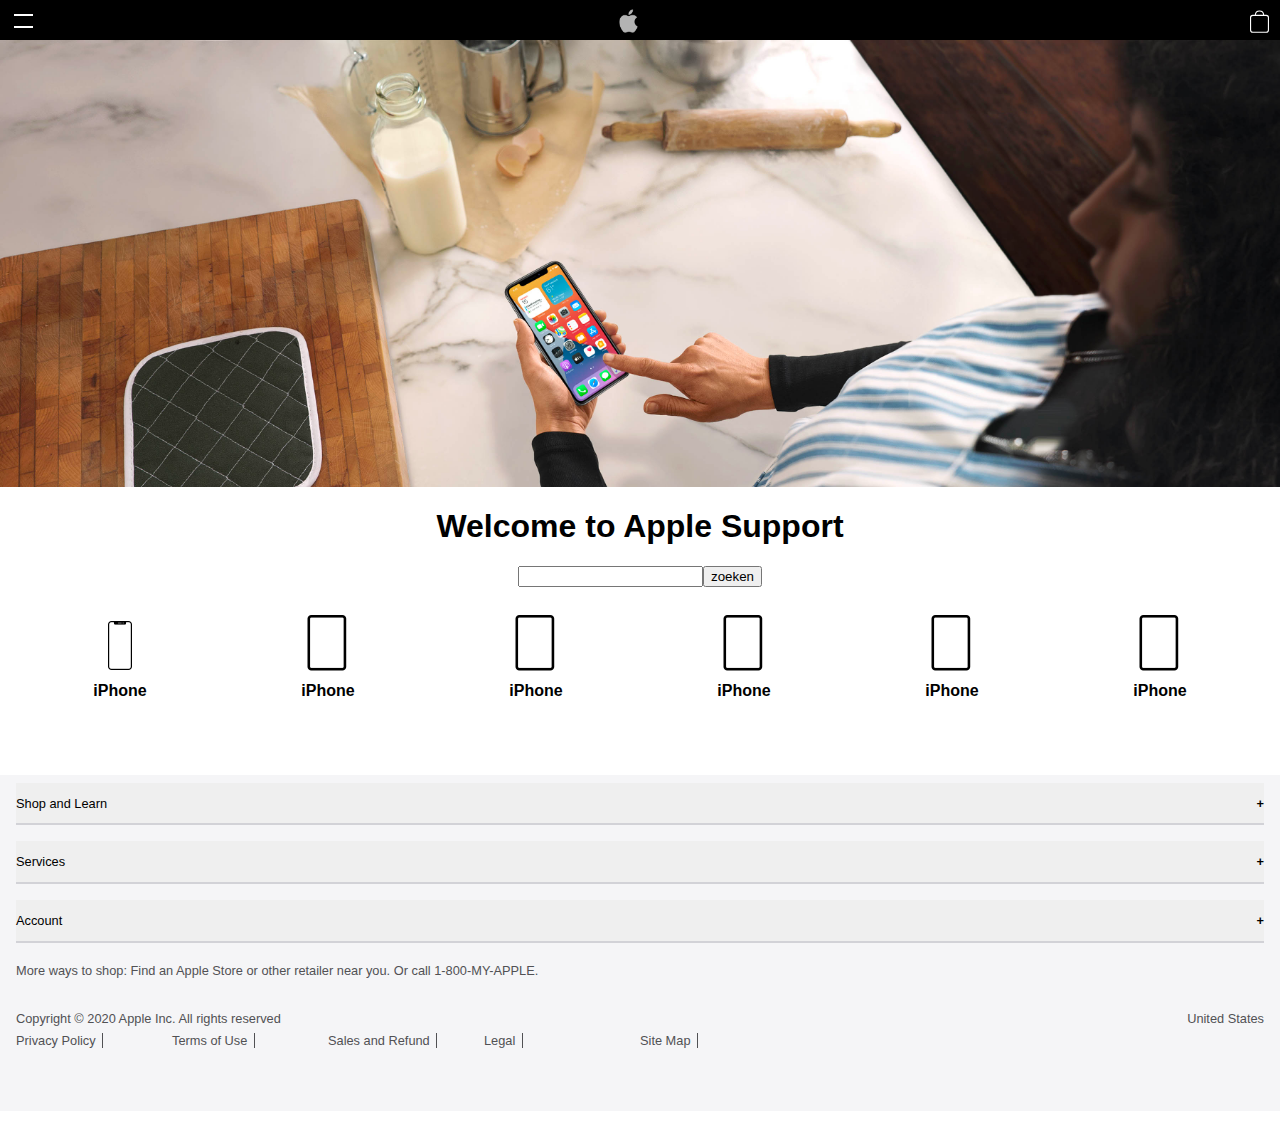
==== support.html @ cb9c0e3e "Add files via upload" ====
<!doctype html>
<html lang="en">
<head>
	<meta charset="UTF-8">
	<meta name="author" content="Fabian Vis">
	<meta name="viewport" content="width=device-width, initial-scale=1">
	<title>Apple</title>
	<link href="styles/stylesupport.css" rel="stylesheet">
</head>
<body>
	<header>
		<ul>
			<li>
				<button id="hamburgermenu" aria-label="menu">
					<div id="burger1" class="burger1"></div>
					<div id="burger2" class="burger2"></div>
				</button>
			</li>
			<li>
				<img src="images/applelogo.png" alt="naar home"> <!-- apple logo link?-->
			</li>
			<li>
				<img src="images/cart.svg" alt="naar winkelwagen">
			</li>
		</ul>
		 <nav id="schuifmenu" class="klapmenuweg">
			 <form>
					<input type="search" aria-label="zoeken"><button type="submit">zoeken</button>
			 </form>
			 <ul>
				 <li>menu1</li>
				 <li>menu1</li>
				 <li>menu1</li>
				 <li>menu1</li>
			 </ul>
		</nav>
	</header>
	<main>
		<section>
				<img src="images/supportheader.jpg" alt="foto van de support pagina">
		</section>
		<section>
			<h1>Welcome to Apple Support</h1>
			<form>
				 <input type="search" aria-label="zoeken"><button type="submit">zoeken</button>
			</form>
		</section>
		<section>
			<ul>
				<li>
					<img src="images/iphonelogo.png" alt="">
					<h1>iPhone</h1>
				</li>
				<li>
					<img src="images/ipadicon.png" alt="foto van de support pagina">
					<h1>iPhone</h1>
				</li>
				<li>
					<img src="images/ipadicon.png" alt="foto van de support pagina">
					<h1>iPhone</h1>
				</li>
				<li>
					<img src="images/ipadicon.png" alt="foto van de support pagina">
					<h1>iPhone</h1>
				</li>
				<li>
					<img src="images/ipadicon.png" alt="foto van de support pagina">
					<h1>iPhone</h1>
				</li>
				<li>
					<img src="images/ipadicon.png" alt="foto van de support pagina">
					<h1>iPhone</h1>
				</li>
			</ul>
		</section>

</main>
<footer>
	<ul>
		<li>
		<button type="button" class="collapsible">Shop and Learn</button>
			<div class="content">
  			<a href="page1">Mac</a>
				<a href="page1">iPad</a>
				<a href="page1">iPhone11</a>
				<a href="page1">Watch</a>
				<a href="page1">TV</a>
				<a href="page1">Music</a>
				<a href="page1">AirPods</a>
				<a href="page1">HomePod</a>
				<a href="page1">iPod touch</a>
				<a href="page1">Accessories</a>
				<a href="page1">Gift Cards</a>
			</div>
		</li>
		<li>
		<button type="button" class="collapsible">Services</button>
			<div class="content">
				<a href="page1">Apple Music</a>
				<a href="page1">Apple News+</a>
				<a href="page1">Apple TV+</a>
				<a href="page1">Apple Arcade</a>
				<a href="page1">Apple Books</a>
				<a href="page1">Apple Card</a>
				<a href="page1">iCloud</a>
			</div>
		</li>
		<li>
		<button type="button" class="collapsible">Account</button>
			<div class="content">
				<a href="page1">Manage Your Apple ID</a>
				<a href="page1">Apple Store Account</a>
				<a href="page1">iCloud.com</a>
			</div>
		</li>
		<div class="wrapper2">
		  <div class="one"><p>More ways to shop: Find an Apple Store or other retailer near you. Or call 1-800-MY-APPLE.</p></div>
		  <div class="two"><p>United States</p></div>
		  <div class="three"><p>Copyright © 2020 Apple Inc. All rights reserved</p></div>
		  <div class="four"><a href="page1">Privacy Policy</a></div>
		  <div class="five"><a href="page1">Terms of Use</a></div>
		  <div class="six"><a href="page1">Sales and Refund</a></div>
			<div class="seven"><a href="page1">Legal</a></div>
			<div class="eight"><a href="page1">Site Map</a></div>
		</div>
	</ul>

</footer>
<script src="scripts/script.js"></script>
</body>

</html>
---- styles/stylesupport.css ----
/* CSS Document */
*, *::after, *::before {
  box-sizing:border-box;
  font-family: "SF Pro Display","SF Pro Icons","Helvetica Neue","Helvetica","Arial",sans-serif;
}
body {

  margin: 0 auto;
}
header {
  position: sticky;
  background-color: black;
  top: 0;
  left: 0;
  right: 0;
  height: 2.5em;
  margin: 0;
  z-index: 100;
}

header ul:first-of-type {
  display: flex;
  flex-wrap: nowrap;
  justify-content: space-between;
  align-items: center;
  position: absolute;
  left: 0;
  right: 0;
  top: -0.5em;
}

header ul li:first-of-type {
  margin-left: -2em;
}

header ul li:nth-of-type(2){
  color: white;
  list-style-type: none;
}

header ul li:nth-of-type(3){
  color: white;
  list-style-type: none;
  margin: 0 0.7em 0em 0em;
}

header ul li {
  color: white;
  list-style-type: none;
}

header ul li:first-of-type img {
  width: 2.5em;
  border-radius: 50%;
}

header ul li:nth-of-type(2) img {
  width: 1.2em;
}

header ul li:nth-of-type(3) img {
  width: 1.2em;
}



/* hamburger menu met transform naar kruis */

#hamburgermenu {
  z-index: 50;
  height: 0.3em;
  width: 1.7em;
  position: absolute;
  background: transparent;
  border: none;
  outline: none;
}

/* eerste streep van hamburger menu positioneren */

.burger1 {
  top: -0.7em;
  position: absolute;
  background-color: white;
  height: 0.15em;
  width: 1.4em;
  transition: 0.5s;

}
/* kruis class die door javascript wordt aangeroepen */
.burger1kruis {
transform: rotate(-50deg); /* rotate om het kruisje te vormen */
position: absolute;
background-color: white;
height: 0.15em;
width: 1.4em;
transition: 0.5s; /* zodat het niet instant is, Lelijk */
top: -0.3em;

}
/* tweede streep van hamburger menu positioneren */
.burger2 {
  top: 0.2em;
  position: absolute;
  background-color: white;
  height: 0.15em;
  width: 1.4em;
  transition: 0.5s;
}
/* kruis class die door javascript wordt aangeroepen */
.burger2kruis {
  transform: rotate(50deg);
  position: absolute;
  background-color: white;
  height: 0.15em;
  width: 1.4em;
  transition: 0.5s;
  top: -0.3em;
}
/* klapmenu aanmaken */
.klapmenuweg {
  position: fixed;
  z-index: -1;
  width: 100%;
  top: 0;
  right: 0;
  left: 0;
  bottom: 0;
  background-color: #00000010;
  transition: .2s;
  transform: translateY(-100%);
}

.klapmenuzien {
  transition: .2s;
  background-color: #000000;
  transform: translateY(2.5em);
}

/* hier alle sections */
main section:first-of-type img{
  width: 100%;
  height: auto;
  display: block;
  margin: 0 auto;
}
main section:nth-of-type(2)  {
  display: flex;
  flex-direction: column;
  align-items: center;
}
/* icon sections */
main section:nth-of-type(3) ul {
  list-style:none;
  margin:0; padding:0 2em 2em;
  display:grid;
  grid-gap:2em;
  grid-template-columns: repeat( 2, minmax(7em, 1fr) );
}

main section:nth-of-type(3) li {
  padding: 1em;
  position:relative;
  display:flex;
  flex-direction:column;
  justify-content:flex-end;
  align-items: center;
}
main section:nth-of-type(3) img {
  display:block;
  width:4.250em;
  height:auto;
}
main section:nth-of-type(3) h1 {
  font-size: 1em;
}
 footer{
 margin: 0 auto;
}

footer ul {
  background-color: #f5f5f7;
  padding-right: 1em;
  padding-left: 1em;
  display: flex;
  flex-direction: column;
}

footer li {
  margin: 0;
  list-style-type: none;
  padding-top: 0.5em;
  padding-bottom: 0.5em;
}

footer p {
  font-size: 0.8em;
}
.collapsible {
  color: black;
  cursor: pointer;
  padding: 1em 0 1em 0;
  width: 100%;
  border: none;
  text-align: left;
  outline: none;
  font-size: 0.8em;
  border-bottom: 1px solid #d2d2d7;
}

.collapsible:after {
  content: '\002B';
  color: black;
  font-weight: bold;
  float: right;
  margin-left: 5px;
}

.active:after {
  content: '\2715';
}

.content {
  padding: 0 0.5em;
  max-height: 0;
  overflow: hidden;
  transition: max-height 0.3s ease-out;
  border-bottom: 1px solid #d2d2d7;
}
.content a {
  display: block;
  font-size: 0.75em;
  text-decoration: none;
  color:#515154;
  padding: 0.5em 0 0.5em 0;
}

.wrapper2 {
  display: grid;
  grid-template-columns: repeat(8, 1fr);
  grid-template-rows: 3em 2em 2em 1.5em 1.5em;
}
.wrapper2 p {
  color:#515154;
}
.wrapper2 a {
  color:#515154;
  text-decoration: none;
  font-size: 0.8em;
  border-right: 1px solid #515154;
  padding-right: 0.5em;

}
.one {
  grid-column: 1 / 9;
  grid-row: 1;
}
.two {
  grid-column: 1 / 9;
  grid-row: 2;
}
.three {
  grid-column: 1 / 9;
  grid-row: 3;
}
.four {
  grid-column:1 / 4 ;
  grid-row: 4;
}
.five {
  grid-column: 3 / 5;
  grid-row: 4;
}
.six {
  grid-column: 5 / 8;
  grid-row: 4;
}
.seven {
  grid-row: 5;
  grid-column: 1 / 3;

}
.eight {
  grid-row: 5;
  grid-column: 3 / 5;
}

@media screen and (min-width: 736px) {
  main section:nth-of-type(3) ul {
    grid-template-columns: repeat( 3, minmax(7em, 1fr) );
  }
  .wrapper {
    margin: 1em;
  }
  .column1 {
    flex: 1;
    margin-right: 1em;
  }
  .column2 {
    flex: 1;
    margin-right: 1em;
  }
  .airpods {
    height: 0.8em;
  }
  .fotos img:first-of-type{
    display: none;
  }

  .fotos img:nth-of-type(2){

    display: block;
  }
  .one {
    grid-column: 1 / 9;
    grid-row: 1;
  }
  .two {
    grid-column: 8 / 9;
    grid-row: 2;
    text-align: right;
  }
  .three {
    grid-column: 1 / 8;
    grid-row: 2;
  }
  .four {
    grid-column:1 / 2 ;
    grid-row: 3;
  }
  .five {
    grid-column: 2 / 3;
    grid-row: 3;
  }
  .six {
    grid-column: 3 / 4;
    grid-row: 3;
  }
  .seven {
    grid-row: 3;
    grid-column: 4 / 5;

  }
  .eight {
    grid-row: 3;
    grid-column: 5 / 6;
  }
}
@media screen and (min-width: 1068px) {
  main section:nth-of-type(3) ul {
    grid-template-columns: repeat( 6, minmax(7em, 1fr) );
  }
}
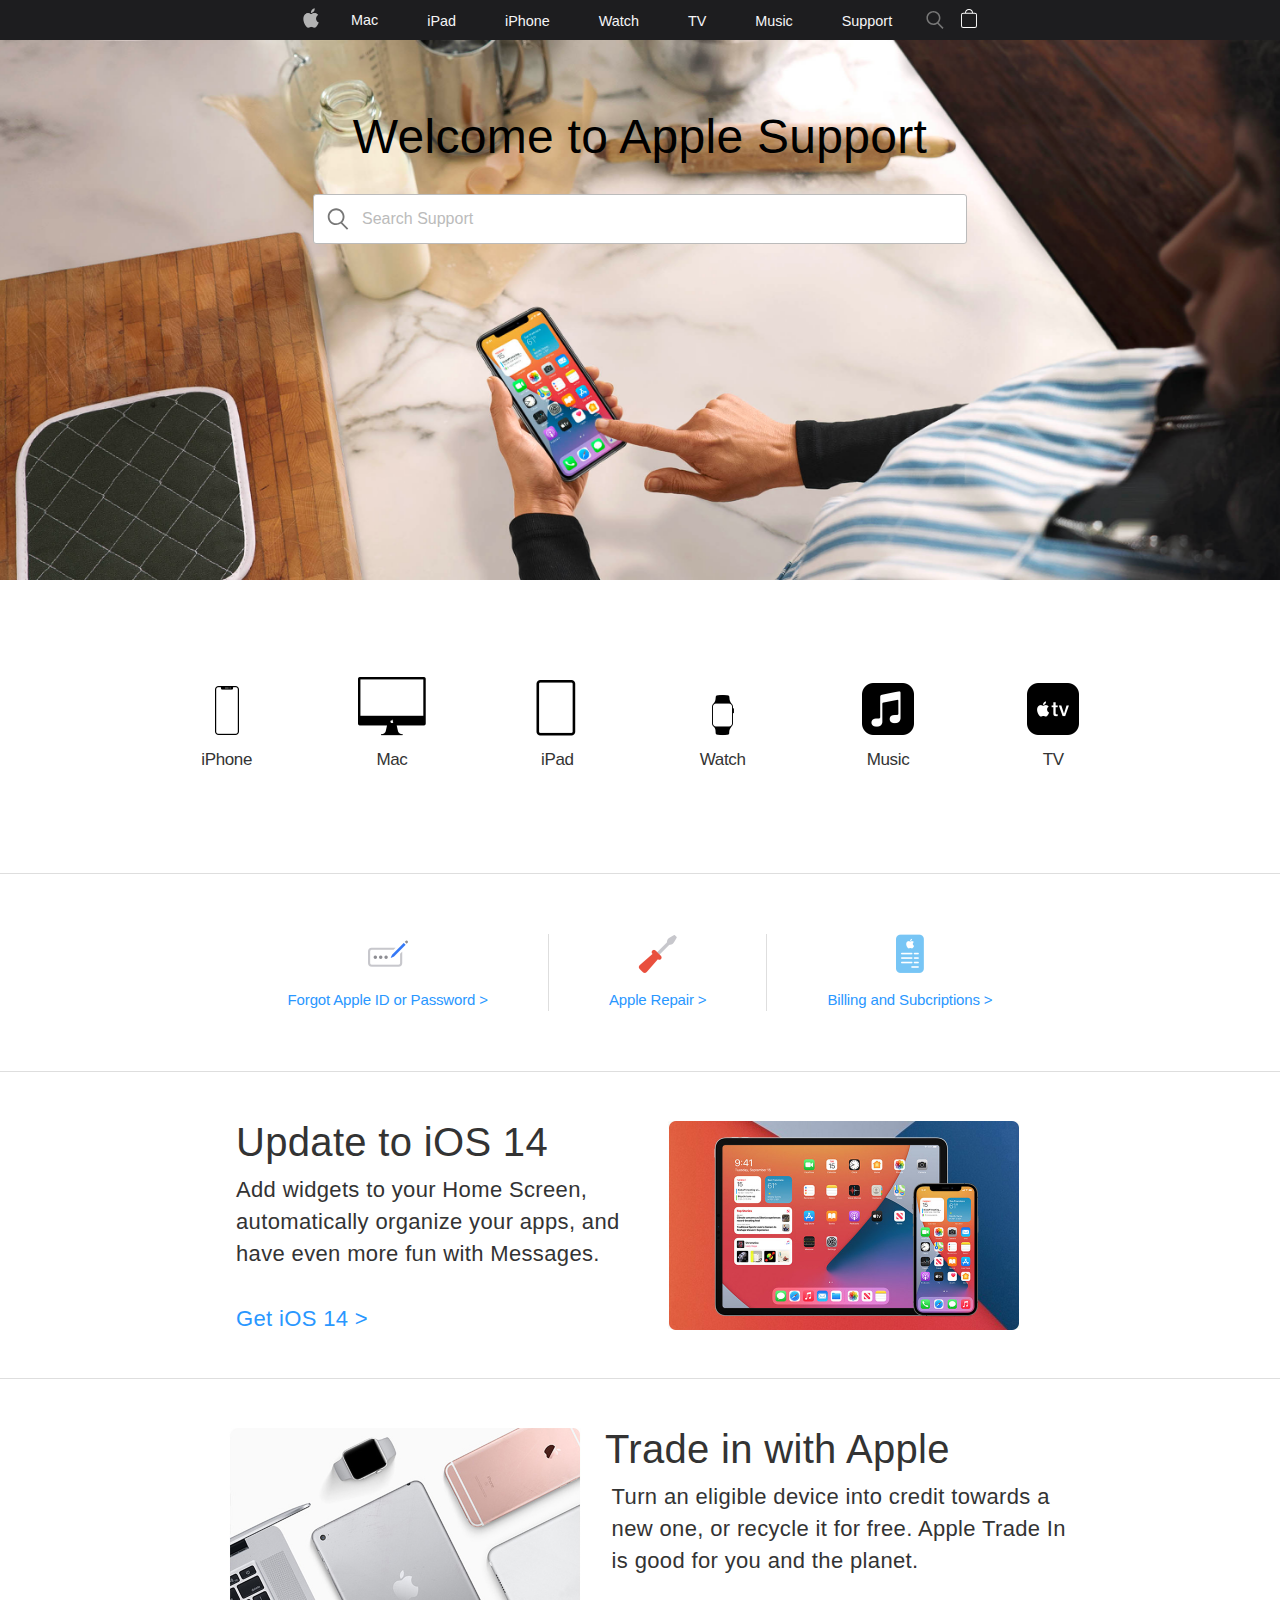
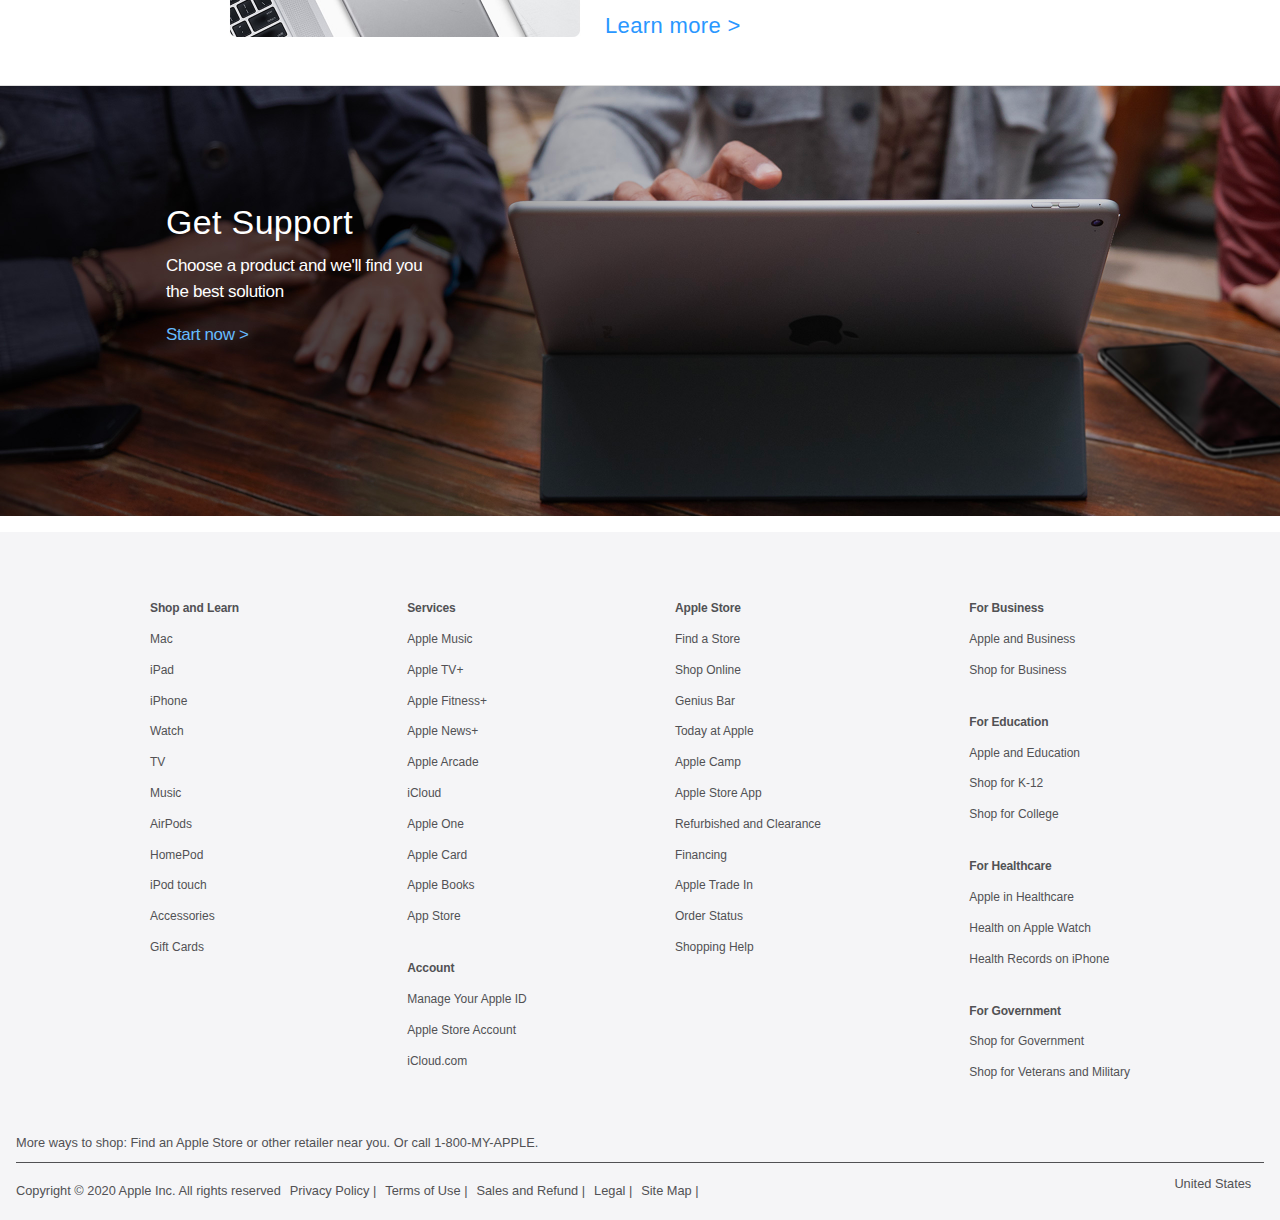
==== commit 0d821c90: "Add files via upload" ====
--- a/support.html
+++ b/support.html
@@ -1,82 +1,430 @@
 <!doctype html>
 <html lang="en">
 <head>
+
 	<meta charset="UTF-8">
 	<meta name="author" content="Fabian Vis">
 	<meta name="viewport" content="width=device-width, initial-scale=1">
 	<title>Apple</title>
 	<link href="styles/stylesupport.css" rel="stylesheet">
+
 </head>
+
 <body>
-	<header>
+
+<header>
+	<!-- Navigatiebalk-->
+  <a href="index.html">
+  	<img src="images/applelogo.png" alt="naar home">
+  </a>
+
+  <nav>
+
+		<button aria-label="menu">
+
+			<div id="burger1" class="burger1"></div>
+			<div id="burger2" class="burger2"></div>
+
+		</button>
 		<ul>
-			<li>
-				<button id="hamburgermenu" aria-label="menu">
-					<div id="burger1" class="burger1"></div>
-					<div id="burger2" class="burger2"></div>
-				</button>
-			</li>
-			<li>
-				<img src="images/applelogo.png" alt="naar home"> <!-- apple logo link?-->
-			</li>
-			<li>
-				<img src="images/cart.svg" alt="naar winkelwagen">
-			</li>
-		</ul>
-		 <nav id="schuifmenu" class="klapmenuweg">
-			 <form>
-					<input type="search" aria-label="zoeken"><button type="submit">zoeken</button>
-			 </form>
-			 <ul>
-				 <li>menu1</li>
-				 <li>menu1</li>
-				 <li>menu1</li>
-				 <li>menu1</li>
-			 </ul>
-		</nav>
-	</header>
+
+			<li>
+				<a href="#">
+					<form>
+						 <input type="search" placeholder="Search apple.com">
+					</form>
+				</a>
+			</li>
+
+    	<li>
+				<a href="#">Mac</a>
+			</li>
+
+      <li>
+				<a href="#">iPad</a>
+			</li>
+
+      <li>
+				<a href="#">iPhone</a>
+			</li>
+
+      <li>
+				<a href="#">Watch</a>
+			</li>
+
+      <li>
+				<a href="#">TV</a>
+			</li>
+
+      <li>
+				<a href="#">Music</a>
+			</li>
+
+			<li>
+				<a href="support.html">Support</a>
+			</li>
+
+    </ul>
+
+  </nav>
+
+		<a href="#">
+			<img src="images/searchicon.svg" alt="naar zoeken">
+		</a>
+
+		<a href="#">
+	  	<img src="images/cart.svg" alt="naar winkelwagen">
+	  </a>
+
+ </header>
+
 	<main>
-		<section>
-				<img src="images/supportheader.jpg" alt="foto van de support pagina">
-		</section>
-		<section>
+		<!-- Grote headerfoto section  -->
+		<section class="headerfoto">
+		<!-- Wordt alleen weergegeven bij schermen groter dan 735px-->
+		<div class="inputbar">
 			<h1>Welcome to Apple Support</h1>
 			<form>
-				 <input type="search" aria-label="zoeken"><button type="submit">zoeken</button>
+				 <input type="search" placeholder="Search Support">
 			</form>
-		</section>
+
+		</div>
+
+		</section>
+
 		<section>
+			<!-- Wordt alleen weergegeven bij schermen kleiner dan 735px-->
+			<h1>Welcome to Apple Support</h1>
+			<form>
+				 <input type="search" placeholder="Search Support">
+			</form>
+
+		</section>
+
+		<section>
+			<!-- Apple producten icon section-->
 			<ul>
-				<li>
-					<img src="images/iphonelogo.png" alt="">
-					<h1>iPhone</h1>
-				</li>
-				<li>
-					<img src="images/ipadicon.png" alt="foto van de support pagina">
-					<h1>iPhone</h1>
-				</li>
-				<li>
-					<img src="images/ipadicon.png" alt="foto van de support pagina">
-					<h1>iPhone</h1>
-				</li>
-				<li>
-					<img src="images/ipadicon.png" alt="foto van de support pagina">
-					<h1>iPhone</h1>
-				</li>
-				<li>
-					<img src="images/ipadicon.png" alt="foto van de support pagina">
-					<h1>iPhone</h1>
-				</li>
-				<li>
-					<img src="images/ipadicon.png" alt="foto van de support pagina">
-					<h1>iPhone</h1>
-				</li>
+
+				<li>
+					<img src="images/iphonelogo.png" alt="icon van een iphone">
+					<h1><a href="#">iPhone</a></h1>
+				</li>
+
+				<li>
+					<img src="images/maclogo.png" alt="icon van een mac">
+					<h1><a href="#">Mac</a></h1>
+				</li>
+
+				<li>
+					<img src="images/ipadicon.png" alt="icon van een ipad">
+					<h1><a href="#">iPad</a></h1>
+				</li>
+
+				<li>
+					<img src="images/watchicon.png" alt="icon van een apple watch">
+					<h1><a href="#">Watch</a></h1>
+				</li>
+
+				<li>
+					<img src="images/musicicon.png" alt="icon van apple music">
+					<h1><a href="#">Music</a></h1>
+				</li>
+
+				<li>
+					<img src="images/tvicon.png" alt="icon van apple tv">
+					<h1><a href="#">TV</a></h1>
+				</li>
+
 			</ul>
-		</section>
+
+		</section>
+
+		<section>
+			<!-- Support section-->
+				<section id="helpsections">
+					<img src="images/forgoticon.png" alt="icon van 3 puntjes met een pen"/>
+					<a href="#">Forgot Apple ID or Password ></a>
+				</section>
+
+				<section id="helpsections">
+					<img src="images/repairicon.png" alt="icon van een schroevendraaier"/>
+					<a href="#">Apple Repair ></a>
+				</section>
+
+				<section id="helpsections">
+					<img src="images/billingicon.png" alt="icon van een rekening"/>
+					<a href="#">Billing and Subcriptions ></a>
+				</section>
+
+		</section>
+
+		<section>
+			<!-- Update section-->
+			<div class="featuredrechts">
+				<img src="images/featured.jpg" alt="foto van ios14 homescherm"/>
+			</div>
+
+			<div class="featuredlinks">
+				<h1>Update to iOS 14 </h1>
+				<p>Add widgets to your Home Screen, automatically organize your apps, and have even more fun with Messages.</p>
+				<a href="#">Get iOS 14 ></a>
+			</div>
+
+		</section>
+
+		<section>
+			<!-- trade-in section-->
+			<div class="featuredrechts2">
+				<img src="images/featured2.jpg" alt="foto van apple producten"/>
+			</div>
+
+			<div class="featuredlinks2">
+				<h1>Trade in with Apple </h1>
+				<p>Turn an eligible device into credit towards a new one, or recycle it for free. Apple Trade In is good for you and the planet.</p>
+				<a href="#">Learn more ></a>
+			</div>
+
+		</section>
+
+		<section class="supportfoto">
+			<!-- get support section-->
+			<div class="supporttekst">
+				<h1>Get Support</h1>
+				<p>Choose a product and we'll find you the best solution</p>
+				<a href="#">Start now ></a>
+			</div>
+
+		</section>
+
+			<div class="supporttekst2">
+				<h1>Get Support</h1>
+				<p>Choose a product and we'll find you the best solution</p>
+				<a href="#">Start now ></a>
+			</div>
 
 </main>
+
 <footer>
-	<ul>
+
+	<div class="footerpc">
+		<ul>
+
+			<li>
+				<p>Shop and Learn</p>
+			</li>
+
+			<li>
+				<a href="page1">Mac</a>
+			</li>
+
+			<li>
+				<a href="page1">iPad</a>
+			</li>
+
+			<li>
+				<a href="page1">iPhone</a>
+			</li>
+
+			<li>
+				<a href="page1">Watch</a>
+			</li>
+
+			<li>
+				<a href="page1">TV</a>
+			</li>
+
+			<li>
+				<a href="page1">Music</a>
+			</li>
+
+			<li>
+				<a href="page1">AirPods</a>
+			</li>
+
+			<li>
+				<a href="page1">HomePod</a>
+			</li>
+
+			<li>
+				<a href="page1">iPod touch</a>
+			</li>
+			<li>
+				<a href="page1">Accessories</a>
+			</li>
+
+			<li>
+				<a href="page1">Gift Cards</a>
+			</li>
+
+		</ul>
+
+		<ul>
+
+			<li>
+				<p>Services</p>
+			</li>
+
+			<li>
+				<a href="page1">Apple Music</a>
+			</li>
+
+			<li>
+				<a href="page1">Apple TV+</a>
+			</li>
+
+			<li>
+				<a href="page1">Apple Fitness+</a>
+			</li>
+
+			<li>
+				<a href="page1">Apple News+</a>
+			</li>
+
+			<li>
+				<a href="page1">Apple Arcade</a>
+			</li>
+
+			<li>
+				<a href="page1">iCloud</a>
+			</li>
+
+			<li>
+				<a href="page1">Apple One</a>
+			</li>
+
+			<li>
+				<a href="page1">Apple Card</a>
+			</li>
+
+			<li>
+				<a href="page1">Apple Books</a>
+			</li>
+
+			<li>
+				<a href="page1">App Store</a>
+			</li>
+
+			<li>
+				<p>Account</p>
+			</li>
+
+			<li>
+				<a href="page1">Manage Your Apple ID</a>
+			</li>
+
+			<li>
+				<a href="page1">Apple Store Account</a>
+			</li>
+
+			<li>
+				<a href="page1">iCloud.com</a>
+			</li>
+
+		</ul>
+
+		<ul>
+
+			<li>
+				<p>Apple Store</p>
+			</li>
+			<li>
+				<a href="page1">Find a Store</a>
+			</li>
+			<li>
+				<a href="page1">Shop Online</a>
+			</li>
+			<li>
+				<a href="page1">Genius Bar</a>
+			</li>
+			<li>
+				<a href="page1">Today at Apple</a>
+			</li>
+			<li>
+				<a href="page1">Apple Camp</a>
+			</li>
+			<li>
+				<a href="page1">Apple Store App</a>
+			</li>
+			<li>
+				<a href="page1">Refurbished and Clearance</a>
+			</li>
+			<li>
+				<a href="page1">Financing</a>
+			</li>
+			<li>
+				<a href="page1">Apple Trade In</a>
+			</li>
+			<li>
+				<a href="page1">Order Status</a>
+			</li>
+			<li>
+				<a href="page1">Shopping Help</a>
+			</li>
+
+		</ul>
+
+		<ul>
+
+			<li>
+				<p>For Business</p>
+			</li>
+
+			<li>
+				<a href="page1">Apple and Business</a>
+			</li>
+
+			<li>
+				<a href="page1">Shop for Business</a>
+			</li>
+
+			<li>
+				<p>For Education</p>
+			</li>
+
+			<li>
+				<a href="page1">Apple and Education</a>
+			</li>
+
+			<li>
+				<a href="page1">Shop for K-12</a>
+			</li>
+
+			<li>
+				<a href="page1">Shop for College</a>
+			</li>
+
+			<li>
+				<p>For Healthcare</p>
+			</li>
+			<li>
+				<a href="page1">Apple in Healthcare</a>
+			</li>
+
+			<li>
+				<a href="page1">Health on Apple Watch</a>
+			</li>
+
+			<li>
+				<a href="page1">Health Records on iPhone</a>
+			</li>
+
+			<li>
+				<p>For Government</p>
+			</li>
+
+			<li>
+				<a href="page1">Shop for Government</a>
+			</li>
+
+			<li>
+				<a href="page1">Shop for Veterans and Military</a>
+			</li>
+
+		</ul>
+
+	</div><!-- Deze footer is alleen zichtbaar op een scherm groter dan 735px -->
+
+	<ul class="sitemap"><!-- Deze footer is alleen zichtbaar op een scherm kleiner dan 735px -->
 		<li>
 		<button type="button" class="collapsible">Shop and Learn</button>
 			<div class="content">
@@ -93,6 +441,7 @@
 				<a href="page1">Gift Cards</a>
 			</div>
 		</li>
+
 		<li>
 		<button type="button" class="collapsible">Services</button>
 			<div class="content">
@@ -105,6 +454,7 @@
 				<a href="page1">iCloud</a>
 			</div>
 		</li>
+
 		<li>
 		<button type="button" class="collapsible">Account</button>
 			<div class="content">
@@ -113,20 +463,27 @@
 				<a href="page1">iCloud.com</a>
 			</div>
 		</li>
-		<div class="wrapper2">
-		  <div class="one"><p>More ways to shop: Find an Apple Store or other retailer near you. Or call 1-800-MY-APPLE.</p></div>
-		  <div class="two"><p>United States</p></div>
-		  <div class="three"><p>Copyright © 2020 Apple Inc. All rights reserved</p></div>
-		  <div class="four"><a href="page1">Privacy Policy</a></div>
-		  <div class="five"><a href="page1">Terms of Use</a></div>
-		  <div class="six"><a href="page1">Sales and Refund</a></div>
-			<div class="seven"><a href="page1">Legal</a></div>
-			<div class="eight"><a href="page1">Site Map</a></div>
-		</div>
+
 	</ul>
 
+		<!-- Dit wordt weergegeven onderaan de pagina -->
+		<p>More ways to shop: Find an Apple Store or other retailer near you. Or call 1-800-MY-APPLE.</p>
+		<a href="#">United States</a>
+
+		<ul class="legal">
+			<li>Copyright © 2020 Apple Inc. All rights reserved</li>
+			<li>Privacy Policy  |</li>
+			<li>Terms of Use  |</li>
+			<li>Sales and Refund  |</li>
+			<li>Legal  |</li>
+			<li>Site Map  |</li>
+
+		</ul>
+
 </footer>
+
 <script src="scripts/script.js"></script>
+
 </body>
 
 </html>
--- a/styles/stylesupport.css
+++ b/styles/stylesupport.css
@@ -1,72 +1,73 @@
 /* CSS Document */
+
 *, *::after, *::before {
   box-sizing:border-box;
   font-family: "SF Pro Display","SF Pro Icons","Helvetica Neue","Helvetica","Arial",sans-serif;
 }
+
 body {
-
   margin: 0 auto;
 }
+/* Header styling voor de navigatiebalk */
 header {
-  position: sticky;
-  background-color: black;
-  top: 0;
-  left: 0;
-  right: 0;
   height: 2.5em;
-  margin: 0;
-  z-index: 100;
-}
-
-header ul:first-of-type {
-  display: flex;
-  flex-wrap: nowrap;
-  justify-content: space-between;
-  align-items: center;
-  position: absolute;
-  left: 0;
-  right: 0;
-  top: -0.5em;
-}
-
-header ul li:first-of-type {
-  margin-left: -2em;
-}
-
-header ul li:nth-of-type(2){
-  color: white;
-  list-style-type: none;
-}
-
-header ul li:nth-of-type(3){
-  color: white;
-  list-style-type: none;
-  margin: 0 0.7em 0em 0em;
-}
-
-header ul li {
-  color: white;
-  list-style-type: none;
-}
-
-header ul li:first-of-type img {
-  width: 2.5em;
-  border-radius: 50%;
-}
-
-header ul li:nth-of-type(2) img {
-  width: 1.2em;
-}
-
-header ul li:nth-of-type(3) img {
-  width: 1.2em;
-}
-
-
-
-/* hamburger menu met transform naar kruis */
-
-#hamburgermenu {
+  background-color:#1d1d1f;
+  display:flex;
+  justify-content:space-between;
+  align-items:center;
+
+  position:relative;
+  top:0;
+  z-index: 60;
+}
+
+header a {
+  color:#f5f5f7;
+  text-decoration:none;
+}
+/*alle states */
+header a:focus {
+  background:Lightgrey;
+}
+
+header a:active {
+  color:red;
+}
+header a:hover {
+  color:grey;
+}
+
+header > a:first-of-type {
+  padding: 0 .5em 0 .5em;
+  z-index: 50;
+}
+
+header > a:first-of-type img {
+  width: 1em;
+}
+
+header > a:nth-of-type(2) {
+  display: none;
+  padding: 0 .5em 0 .5em;
+}
+
+header > a:nth-of-type(2) img {
+  width:1.3em;
+}
+
+header > a:last-of-type {
+  padding: 0 .5em 0 .5em;
+}
+
+header > a:last-of-type img{
+  width:1em;
+}
+
+nav {
+  order:-1;
+}
+
+nav button {
   z-index: 50;
   height: 0.3em;
   width: 1.7em;
@@ -76,7 +77,37 @@
   outline: none;
 }
 
-/* eerste streep van hamburger menu positioneren */
+nav ul {
+  margin:0;
+  padding:2.5em 0 0 0;
+  background-color:#1D1D1F;
+  list-style:none;
+  position:fixed;
+  left:0; right:0; top:0; bottom:0;
+  transform:translateY(-100%);
+  transition:.5s;
+  z-index:10;
+}
+
+nav.toonMenu ul {
+  transform:translateY(0);
+}
+
+header li {
+  margin:0; padding:0;
+}
+
+header li a {
+  display:block;
+  padding:1em 0 1em 0;
+  border-top:solid 1px #424245;
+  font-size: 0.9em;
+  margin: 0 2em 0 2em;
+}
+
+li.active a {
+  font-weight:bold;
+}
 
 .burger1 {
   top: -0.7em;
@@ -85,8 +116,58 @@
   height: 0.15em;
   width: 1.4em;
   transition: 0.5s;
-
-}
+}
+
+header ul li:nth-of-type(1) a {
+  margin: 0;
+  border-bottom:solid 1px #424245;
+  border-top:solid 0px #424245;
+}
+
+header ul li:nth-of-type(2) a {
+  border-top:solid 0px #424245;
+}
+
+header ul li:nth-of-type(1) input{
+  width: 95%;
+  margin: 0 0.5em 0 0.5em;
+  line-height:2.5em;
+  padding:0 1em;
+  color:#fff;
+  background-color:rgb(192,192,192, .2);
+  border:1px solid rgb(192,192,192, .2);
+  border-radius: .7em;
+  outline:none;
+  appearance:none;
+}
+
+header ul li:nth-of-type(1) input::placeholder{
+  color:#6E6E73;
+}
+
+header ul li:nth-of-type(1) input[type="search"] {
+  position:relative;
+  padding:0 1em 0 3em;
+  background-image:url("../images/searchicon.svg");
+  background-repeat:no-repeat;
+  background-size:1.5em auto;
+  background-position:.75em center;
+  transition:.25s;
+}
+
+header ul li:nth-of-type(1) input::-webkit-search-cancel-button {
+  -webkit-appearance: none;
+  position:absolute;
+  width: 1em; height: 1em;
+  right:.75em;
+
+  background-image:url("../images/cancel.svg");
+  background-repeat:no-repeat;
+  background-size:1em auto;
+  background-position:center center;
+  cursor:pointer;
+}
+
 /* kruis class die door javascript wordt aangeroepen */
 .burger1kruis {
 transform: rotate(-50deg); /* rotate om het kruisje te vormen */
@@ -117,85 +198,401 @@
   transition: 0.5s;
   top: -0.3em;
 }
-/* klapmenu aanmaken */
-.klapmenuweg {
-  position: fixed;
-  z-index: -1;
+/* Vanaf hier alle styling voor de sections*/
+/* alle states voor de main section*/
+main #helpsections a:focus {
+  background:Lightgrey;
+}
+
+main #helpsections a:active {
+  color:red;
+}
+
+main #helpsections a:hover {
+  color:grey;
+  text-decoration: underline;
+}
+
+main section:nth-of-type(3) a:focus {
+  background:Lightgrey;
+}
+
+main section:nth-of-type(3) a:active {
+  color:red;
+}
+
+main section:nth-of-type(3) a:hover {
+  color:grey;
+  text-decoration: underline;
+}
+
+main section:nth-of-type(5) a:focus {
+  background:Lightgrey;
+}
+
+main section:nth-of-type(5) a:active {
+  color:red;
+}
+
+main section:nth-of-type(5) a:hover {
+  color:grey;
+  text-decoration: underline;
+}
+main section:nth-of-type(6) a:focus {
+  background:Lightgrey;
+}
+
+main section:nth-of-type(6) a:active {
+  color:red;
+}
+
+main section:nth-of-type(6) a:hover {
+  color:grey;
+  text-decoration: underline;
+}
+
+main .supporttekst a:focus {
+  background:Lightgrey;
+}
+
+main .supporttekst a:active {
+  color:red;
+}
+
+main .supporttekst a:hover {
+  color:grey;
+  text-decoration: underline;
+}
+
+main .supporttekst2 a:focus {
+  background:Lightgrey;
+}
+
+main .supporttekst2 a:active {
+  color:red;
+}
+
+main .supporttekst2 a:hover {
+  color:grey;
+  text-decoration: underline;
+}
+
+main .headerfoto {
   width: 100%;
-  top: 0;
-  right: 0;
-  left: 0;
-  bottom: 0;
-  background-color: #00000010;
-  transition: .2s;
-  transform: translateY(-100%);
-}
-
-.klapmenuzien {
-  transition: .2s;
-  background-color: #000000;
-  transform: translateY(2.5em);
-}
-
-/* hier alle sections */
-main section:first-of-type img{
-  width: 100%;
-  height: auto;
-  display: block;
-  margin: 0 auto;
-}
+  height: 278px;
+  background-repeat: no-repeat;
+  background-size: cover;
+  background-position: center 50%; /* positioneren van de image */
+  background-image: url("../images/supportheader.jpg")
+}
+
+main .inputbar {
+  display: none;
+}
+
 main section:nth-of-type(2)  {
   display: flex;
   flex-direction: column;
   align-items: center;
+  margin: 0;
+}
+
+main section:nth-of-type(2) h1 {
+  font-size: 1.938em;
+  line-height: 1.0970341935;
+  font-weight: 500;
+  letter-spacing: .011em;
+  text-align: center;
+  margin: 1em;
+}
+
+main section:nth-of-type(2) form {
+  text-align: center;
+  width: 100%;
+}
+
+main section:nth-of-type(2) input{
+  width:80%;
+  max-width: 735px;
+  line-height:2.5em;
+  padding:0 1em;
+  color:#333;
+  font-family: inherit;
+  font-weight: 300;
+  font-size: 1em;
+  background-color:white;
+  border:1px solid #bbb;
+  border-radius: 0.188em;
+  outline:none;
+  appearance:none;
+}
+
+main section:nth-of-type(2) input::placeholder {
+  color:#bbb;
+}
+
+main section:nth-of-type(2) input[type="search"] {
+  position:relative;
+  padding:0 1em 0 3em;
+  background-image:url("../images/searchicon.svg");
+  background-repeat:no-repeat;
+  background-size:1.5em auto;
+  background-position:.75em center;
+  transition:.25s;
+}
+
+main section:nth-of-type(2) input::-webkit-search-cancel-button {
+  -webkit-appearance: none;
+  position:absolute;
+  width: 1em; height: 1em;
+  right:.75em;
+  background-image:url("../images/cancel.svg");
+  background-repeat:no-repeat;
+  background-size:1em auto;
+  background-position:center center;
+  cursor:pointer;
 }
 /* icon sections */
+main section:nth-of-type(3) {
+  border-bottom: 1px solid #dedede;
+}
+
 main section:nth-of-type(3) ul {
   list-style:none;
-  margin:0; padding:0 2em 2em;
+  margin:0;
+  padding:2em 2em 2em 2em;
   display:grid;
   grid-gap:2em;
   grid-template-columns: repeat( 2, minmax(7em, 1fr) );
 }
 
 main section:nth-of-type(3) li {
-  padding: 1em;
+  padding: 1.5em;
   position:relative;
   display:flex;
   flex-direction:column;
-  justify-content:flex-end;
+  justify-content:center;
   align-items: center;
 }
 main section:nth-of-type(3) img {
-  display:block;
   width:4.250em;
   height:auto;
 }
+
 main section:nth-of-type(3) h1 {
-  font-size: 1em;
-}
- footer{
- margin: 0 auto;
-}
-
-footer ul {
-  background-color: #f5f5f7;
-  padding-right: 1em;
-  padding-left: 1em;
+  font-size: 1.063em;
+  line-height: 1.5294717647;
+  font-weight: 400;
+  letter-spacing: -0.021em;
+  color: #333;
+}
+
+main section:nth-of-type(3) a {
+  text-decoration: none;
+  color: #333;
+}
+/* Help sections */
+main section:nth-of-type(4) {
+  border-bottom: 1px solid #dedede;
+}
+
+main #helpsections {
   display: flex;
   flex-direction: column;
+  align-items: center;
+  border-bottom: 1px solid #dedede;
+  margin: 0 3.75em;
+  padding: 1.5em;
+}
+
+main #helpsections img {
+  width: 2.5em;
+  height: 2.5em;
+}
+
+main #helpsections a {
+  margin-top: 1em;
+  color: #2997ff;
+  text-decoration: none;
+  line-height: 1.5;
+  font-weight: 400;
+  letter-spacing: -0.01em;
+  font-size: .9375rem;
+}
+
+main #helpsections:last-of-type {
+  display: flex;
+  flex-direction: column;
+  align-items: center;
+  border-bottom: 0px solid #dedede;
+  margin: 0 3.75em;
+  padding: 1.5em;
+}
+/* featured section */
+main section:nth-of-type(5) {
+  display: flex;
+  flex-direction: column;
+  align-items: center;
+  text-align: center;
+  height: 470px;
+  justify-content: center;
+  border-bottom: 1px solid #dedede;
+}
+
+main section:nth-of-type(5) img {
+  width: 25em;
+  max-width: 100%;
+  height: auto;
+  vertical-align: middle;
+}
+
+main section:nth-of-type(5) h1 {
+  margin: 1em 0em .28em 0em;
+  font-size: 1.750em;
+  line-height: 1.1073028571;
+  font-weight: 500;
+  letter-spacing: .012em;
+  color: #333;
+}
+
+main section:nth-of-type(5) p {
+  margin: 0em 0em .28em 0em;
+  font-size: 1.188em;
+  line-height: 1.4738442105;
+  font-weight: 300;
+  letter-spacing: .018em;
+  color: #333;
+  max-width: 45.938em;
+}
+
+main section:nth-of-type(5) a {
+  margin: 0.813em 0em 0em 0em;
+  color: #2997ff;
+  text-decoration: none;
+  font-size: 1.188em;
+  line-height: 1.4738442105;
+  font-weight: 300;
+  letter-spacing: .018em;
+}
+/* exact hetzelfde maar dan voor de section eronder */
+main section:nth-of-type(6) {
+  display: flex;
+  flex-direction: column;
+  align-items: center;
+  text-align: center;
+  height: 470px;
+  justify-content: center;
+  border-bottom: 1px solid #dedede;
+}
+
+main section:nth-of-type(6) img {
+  width: 25em;
+  max-width: 100%;
+  height: auto;
+  vertical-align: middle;
+}
+
+main section:nth-of-type(6) h1 {
+  margin: 1em 0em .28em 0em;
+  font-size: 1.750em;
+  line-height: 1.1073028571;
+  font-weight: 500;
+  letter-spacing: .012em;
+  color: #333;
+}
+
+main section:nth-of-type(6) p {
+  margin: 0em 0em .28em 0em;
+  font-size: 1.188em;
+  line-height: 1.4738442105;
+  font-weight: 300;
+  letter-spacing: .018em;
+  color: #333;
+  max-width: 41.438em;
+  padding: 0 0.3em 0 0.3em;
+}
+
+main section:nth-of-type(6) a {
+  margin: 0.813em 0em 0em 0em;
+  color: #2997ff;
+  text-decoration: none;
+  font-size: 1.188em;
+  line-height: 1.4738442105;
+  font-weight: 300;
+  letter-spacing: .018em;
+}
+
+main .supportfoto {
+  width: 100%;
+  height: 320px;
+  background-repeat: no-repeat;
+  background-size: cover;
+  background-position: center 50%; /* positioneren van de image */
+  background-image: url("../images/supportfotosmallscreen.jpg")
+}
+/* supporttekst niet laten zien */
+main .supporttekst {
+  display: none;
+}
+
+main .supporttekst2 {
+  display: flex;
+  justify-content: flex-start;
+  flex-direction: column;
+  padding: 1em;
+  border-bottom: 1px solid #dedede;
+}
+
+main .supporttekst2 h1 {
+  font-size: 28px;
+  line-height: 1.1073028571;
+  font-weight: 500;
+  letter-spacing: .012em;
+  margin-bottom: 12px;
+}
+
+main .supporttekst2 p {
+  margin: 0;
+  font-size: 17px;
+  line-height: 1.5294717647;
+  font-weight: 400;
+  letter-spacing: -0.021em;
+}
+
+main .supporttekst2 a {
+  text-decoration: none;
+  font-size: 17px;
+  line-height: 1.5294717647;
+  font-weight: 400;
+  letter-spacing: -0.021em;
+  color: #0070c9;
+  margin-bottom: 1em;
+}
+/* Footer style */
+footer{
+color: #515154;
+background-color: #f5f5f7;
+margin: 0 auto;
+}
+
+footer ul.sitemap {
+ padding-right: 1em;
+ padding-left: 1em;
+ display: flex;
+ flex-direction: column;
 }
 
 footer li {
-  margin: 0;
-  list-style-type: none;
-  padding-top: 0.5em;
-  padding-bottom: 0.5em;
+ margin: 0;
+ list-style-type: none;
+ padding-top: 0.5em;
+ padding-bottom: 0.5em;
 }
 
 footer p {
-  font-size: 0.8em;
-}
+ font-size: 0.8em;
+}
+
 .collapsible {
   color: black;
   cursor: pointer;
@@ -205,7 +602,7 @@
   text-align: left;
   outline: none;
   font-size: 0.8em;
-  border-bottom: 1px solid #d2d2d7;
+  border-bottom: 1px solid #dedede;
 }
 
 .collapsible:after {
@@ -227,6 +624,7 @@
   transition: max-height 0.3s ease-out;
   border-bottom: 1px solid #d2d2d7;
 }
+
 .content a {
   display: block;
   font-size: 0.75em;
@@ -235,119 +633,505 @@
   padding: 0.5em 0 0.5em 0;
 }
 
-.wrapper2 {
-  display: grid;
-  grid-template-columns: repeat(8, 1fr);
-  grid-template-rows: 3em 2em 2em 1.5em 1.5em;
-}
-.wrapper2 p {
-  color:#515154;
-}
-.wrapper2 a {
-  color:#515154;
+footer > p {
+  font-size: 0.8em;
+  padding: 0em 1em;
+}
+
+footer > a {
+  font-size: 0.8em;
+  padding: 0em 1em;
+  color: #515154;
   text-decoration: none;
+}
+
+footer ul.legal {
+  flex-wrap: wrap;
+  display: flex;
+  grid-row-start: 3;
+  padding: 0em 0em 0em 1em;
+}
+
+footer ul.legal li {
   font-size: 0.8em;
-  border-right: 1px solid #515154;
-  padding-right: 0.5em;
-
-}
-.one {
-  grid-column: 1 / 9;
-  grid-row: 1;
-}
-.two {
-  grid-column: 1 / 9;
-  grid-row: 2;
-}
-.three {
-  grid-column: 1 / 9;
-  grid-row: 3;
-}
-.four {
-  grid-column:1 / 4 ;
-  grid-row: 4;
-}
-.five {
-  grid-column: 3 / 5;
-  grid-row: 4;
-}
-.six {
-  grid-column: 5 / 8;
-  grid-row: 4;
-}
-.seven {
-  grid-row: 5;
-  grid-column: 1 / 3;
-
-}
-.eight {
-  grid-row: 5;
-  grid-column: 3 / 5;
+  padding-right: 0.7em;
+  padding-left: 0;
+}
+/* footerpc variant ontzichtbaar */
+footer .footerpc {
+  display: none;
 }
 
 @media screen and (min-width: 736px) {
+  /* Alle styling voor schermen vanaf 736px */
+  /* Navigatie voor pc styling */
+  header {
+    justify-content:center;
+  }
+
+  nav {
+    order:0;
+  }
+
+  nav button {
+    display:none;
+  }
+
+  nav ul {
+    position:relative;
+    padding:0;
+    transform:none;
+    background:none;
+    display:flex;
+  }
+
+  nav a {
+    border:none;
+  }
+  header > a:nth-of-type(2) {
+    display: flex;
+    padding: 0 .5em 0 .5em;
+  }
+  header li a {
+    display:block;
+    padding:1em 1em 1em 1em;
+    background-size:auto 2em;
+    background-position:1em center;
+    background-repeat:no-repeat;
+    border-top:solid 1px #424245;
+    font-size: 0.9em;
+    margin: 0 .7em 0 .7em;
+  }
+
+  nav ul li:nth-of-type(1){
+    display: none;
+  }
+
+  /* foto blijft gecenterd */
+  main .headerfoto {
+    width: 100%;
+    height: 480px;
+    background-repeat: no-repeat;
+    background-size: cover;
+    background-position: center 50%; /* positioneren van de image */
+    background-image: url("../images/supportheader.jpg")
+  }
+  /* searchbar in de foto laten verschijnen */
+  main .inputbar {
+    display: flex;
+    flex-direction: column;
+    align-items: center;
+    text-align: center;
+  }
+
+  main .inputbar form {
+    text-align: center;
+  }
+  main .inputbar input{
+    width:577px;
+    max-width: 735px;
+    line-height:3em;
+    padding:0 1em;
+    color:#333;
+    font-family: inherit;
+    font-weight: 300;
+    font-size: 1em;
+    background-color:white;
+    border:1px solid #bbb;
+    border-radius: 0.188em;
+    outline:none;
+    appearance:none;
+  }
+
+  main .inputbar input::placeholder {
+    color:#bbb;
+  }
+
+  main .inputbar input[type="search"] {
+    position:relative;
+    padding:0 1em 0 3em;
+    background-image:url("../images/searchicon.svg");
+    background-repeat:no-repeat;
+    background-size:1.5em auto;
+    background-position:.75em center;
+    transition:.25s;
+  }
+
+  main .inputbar input::-webkit-search-cancel-button {
+    -webkit-appearance: none;
+    position:absolute;
+    width: 1em; height: 1em;
+    right:.75em;
+    background-image:url("../images/cancel.svg");
+    background-repeat:no-repeat;
+    background-size:1em auto;
+    background-position:center center;
+    cursor:pointer;
+  }
+  /* andere searchbar weghalen */
+  main .inputbar h1 {
+    font-size: 2.5em;
+    line-height: 1.05;
+    font-weight: 500;
+    letter-spacing: .008em;
+  }
+
+  main section:nth-of-type(2) {
+    display: none;
+  }
+  /* Grid max 3 op een row weergegeven met een minimale breedte van 7em en max 1 Fraction unit */
   main section:nth-of-type(3) ul {
     grid-template-columns: repeat( 3, minmax(7em, 1fr) );
   }
-  .wrapper {
-    margin: 1em;
-  }
-  .column1 {
-    flex: 1;
-    margin-right: 1em;
-  }
-  .column2 {
-    flex: 1;
-    margin-right: 1em;
-  }
-  .airpods {
-    height: 0.8em;
-  }
-  .fotos img:first-of-type{
+  /* supporttekst weghalen voor grote schermen */
+  main .supporttekst2 {
     display: none;
   }
-
-  .fotos img:nth-of-type(2){
-
-    display: block;
-  }
-  .one {
-    grid-column: 1 / 9;
-    grid-row: 1;
-  }
-  .two {
-    grid-column: 8 / 9;
-    grid-row: 2;
-    text-align: right;
-  }
-  .three {
-    grid-column: 1 / 8;
-    grid-row: 2;
-  }
-  .four {
-    grid-column:1 / 2 ;
-    grid-row: 3;
-  }
-  .five {
+  /* tekst in foto weergeven op grote schermen */
+  main .supporttekst {
+    display: flex;
+    justify-content: flex-start;
+    flex-direction: column;
+    padding: 1em;
+    max-width: 980px;
+    margin-left: auto;
+    margin-right: auto;
+  }
+
+  main .supporttekst h1 {
+    font-size: 34px;
+    line-height: 1.0882352941;
+    font-weight: 500;
+    letter-spacing: .01em;
+    margin-top: 3em;
+    margin-bottom: 12px;
+    color: #fff;
+  }
+  main .supporttekst p {
+    margin: 0;
+    font-size: 17px;
+    line-height: 1.5294717647;
+    font-weight: 400;
+    letter-spacing: -0.021em;
+    color: #fff;
+    max-width: 280px;
+  }
+
+  main .supporttekst a {
+    margin-top: 1em;
+    text-decoration: none;
+    font-size: 17px;
+    line-height: 1.5294717647;
+    font-weight: 400;
+    letter-spacing: -0.021em;
+    color: #6BF;
+    margin-bottom: 1em;
+  }
+
+  main .supportfoto {
+    height: 349px;
+    background-image: url("../images/supportfoto.jpg");
+    margin-bottom: 1em;
+  }
+  /* footer styling */
+  footer .footerpc a:focus {
+    background:Lightgrey;
+  }
+
+  footer .footerpc a:active {
+    color:red;
+  }
+
+  footer .footerpc a:hover {
+    color:grey;
+    text-decoration: underline;
+  }
+  footer a:focus {
+    background:Lightgrey;
+  }
+
+  footer a:active {
+    color:red;
+  }
+
+  footer a:hover {
+    color:grey;
+    text-decoration: underline;
+  }
+  footer {
+    padding: 1em;
+    display: grid;
+    grid-template-columns: 1fr max-content;
+  }
+  footer ul.sitemap {
+    grid-column: 1 / -1;
+  }
+
+  footer > p {
+    padding: 1em 0;
+    border-bottom: solid 1px #515154;
+    grid-column: 1 / -1;
+  }
+
+  footer p.copyright {
+    grid-column: 1 / 2;
+    grid-row-start: 3;
+  }
+
+  footer > a {
     grid-column: 2 / 3;
-    grid-row: 3;
-  }
-  .six {
-    grid-column: 3 / 4;
-    grid-row: 3;
-  }
-  .seven {
-    grid-row: 3;
-    grid-column: 4 / 5;
-
-  }
-  .eight {
-    grid-row: 3;
-    grid-column: 5 / 6;
+  }
+
+  footer ul.legal {
+    flex-wrap: wrap;
+    display: flex;
+    grid-row-start: 3;
+    margin: 0;
+    padding: 0em;
+  }
+  footer ul.sitemap {
+    display: none;
+  }
+  /* featured section font size aanpassen  */
+  main section:nth-of-type(5) h1 {
+    font-size: 2.125em;
+  }
+  main section:nth-of-type(5) p {
+    font-size: 1.250em;
+    max-width: 736px;
+  }
+
+  main section:nth-of-type(5) a {
+    font-size: 1.250em;
+  }
+ /* exact hetzelfde maar dan voor de section eronder */
+  main section:nth-of-type(6) h1 {
+    font-size: 2.125em;
+  }
+
+  main section:nth-of-type(6) p {
+    font-size: 1.250em;
+  }
+
+  main section:nth-of-type(6) a {
+    font-size: 1.250em;
+  }
+  /* footer responsive */
+  footer .footerpc {
+    grid-column: 1 / -1;
+    width: 100%;
+    max-width: 980px;
+    display: flex;
+    flex-direction: row;
+    margin: 0 auto;
+    justify-content: space-between;
+  }
+  footer .footerpc ul {
+    list-style: none;
+  }
+
+  footer .footerpc ul:first-of-type {
+    padding-left: 0;
+  }
+
+  footer .footerpc li {
+    padding: 0;
+   margin-bottom: .8em;
+  }
+
+  footer .footerpc p {
+    font-size: 12px;
+    line-height: 1.33337;
+    letter-spacing: -.01em;
+    font-weight: 600;
+    margin-top: 3em;
+    margin-right: 20px;
+    margin-bottom: .8em;
+  }
+
+  footer .footerpc a {
+    color: #515154;
+    text-decoration: none;
+    font-size: 12px;
+    font-family: inherit;
+    font-weight: inherit;
+    line-height: inherit;
+    text-align: inherit;
   }
 }
 @media screen and (min-width: 1068px) {
+  /* foto ietsje groter en styling */
+  main .headerfoto {
+    width: 100%;
+    height: 540px;
+    background-repeat: no-repeat;
+    background-size: cover;
+    background-position: center 50%; /* positioneren van de image */
+    background-image: url("../images/supportheader.jpg")
+  }
   main section:nth-of-type(3) ul {
     grid-template-columns: repeat( 6, minmax(7em, 1fr) );
-  }
-}
+    padding:4em 10em 4em 10em;
+  }
+  /* inputbar ietsje groter */
+  main .inputbar input{
+    width:654px;
+  }
+  /* supportfoto ietsje groter */
+  main .supportfoto {
+    height: 430px;
+    background-image: url("../images/supportfoto.jpg")
+  }
+
+  main .inputbar h1 {
+    margin-top: 1.5em;
+    font-size: 3em;
+    line-height: 1.0416666667;
+    font-weight: 500;
+    letter-spacing: .006em;
+  }
+  /* andere searchbar weghalen */
+  main section:nth-of-type(4) {
+    display: flex;
+    flex-direction: row;
+    justify-content: center;
+    border-bottom: 1px solid #dedede;
+  }
+  /* help sectie styling groter scherm */
+  main #helpsections {
+    flex-direction: column;
+    align-items: center;
+    border-right: 1px solid #dedede;
+    border-bottom: 0px solid #dedede;
+    margin: 3.75em 0em;
+    padding: 0em 3.75em;
+  }
+
+  main #helpsections:last-of-type {
+    flex-direction: column;
+    align-items: center;
+    border-right: 0px solid #dedede;
+    border-bottom: 0px solid #dedede;
+    margin: 3.75em 0em;
+    padding: 0em 3.75em;
+  }
+
+  main #helpsections img {
+    width: 2.5em;
+    height: 2.5em;
+  }
+
+  main #helpsections a {
+    margin-top: 1em;
+    color: #2997ff;
+    text-decoration: none;
+    line-height: 1.5;
+    font-weight: 400;
+    letter-spacing: -0.01em;
+    font-size: .9375rem;
+  }
+
+  main section:nth-of-type(5) {
+    flex-direction: row;
+    text-align: left;
+    height:307px;
+  }
+
+  .featuredrechts {
+    order: 1;
+    height: 13.063em;
+  }
+
+  .featuredlinks {
+    max-width: 408px;
+    height: 13.063em;
+  }
+
+/* featured sections aanpassen */
+
+  main section:nth-of-type(5) img {
+    width: 25em;
+    max-width: 100%;
+    height: auto;
+    vertical-align: middle;
+  }
+
+  main section:nth-of-type(5) h1 {
+    margin: 0em 0em .28em 0em;
+    font-size: 2.500em;
+    line-height: 1.05;
+    font-weight: 500;
+    letter-spacing: .008em;
+    color: #333;
+  }
+
+  main section:nth-of-type(5) p {
+    margin: 0em 0em 1.500em 0em;
+    font-size: 1.375em;
+    line-height: 1.4545454545;
+    font-weight: 300;
+    letter-spacing: .016em;
+    color: #333;
+  }
+
+  main section:nth-of-type(5) a {
+    margin: 0em 0em 0em 0em;
+    color: #2997ff;
+    text-decoration: none;
+    font-size: 1.375em;
+    line-height: 1.4545454545;
+    font-weight: 300;
+    letter-spacing: .016em;
+  }
+  /* exact hetzelfde maar dan voor de section eronder */
+  main section:nth-of-type(6) {
+    flex-direction: row;
+    text-align: left;
+    height:307px;
+  }
+
+  .featuredrechts2 {
+    height: 13.063em;
+  }
+
+  .featuredlinks2 {
+    max-width: 470px;
+    height: 13.063em;
+  }
+
+  main section:nth-of-type(6) img {
+    width: 25em;
+    max-width: 100%;
+    height: auto;
+    vertical-align: middle;
+  }
+
+  main section:nth-of-type(6) h1 {
+    margin: 0em 0em .28em 0em;
+    font-size: 2.500em;
+    line-height: 1.05;
+    font-weight: 500;
+    letter-spacing: .008em;
+    color: #333;
+  }
+
+  main section:nth-of-type(6) p {
+    margin: 0em 0em 1.5em 0em;
+    font-size: 1.375em;
+    line-height: 1.4545454545;
+    font-weight: 300;
+    letter-spacing: .016em;
+    color: #333;
+  }
+
+  main section:nth-of-type(6) a {
+    margin: 0em 0em 0em 0em;
+    color: #2997ff;
+    text-decoration: none;
+    font-size: 1.375em;
+    line-height: 1.4545454545;
+    font-weight: 300;
+    letter-spacing: .016em;
+  }
+
+}
